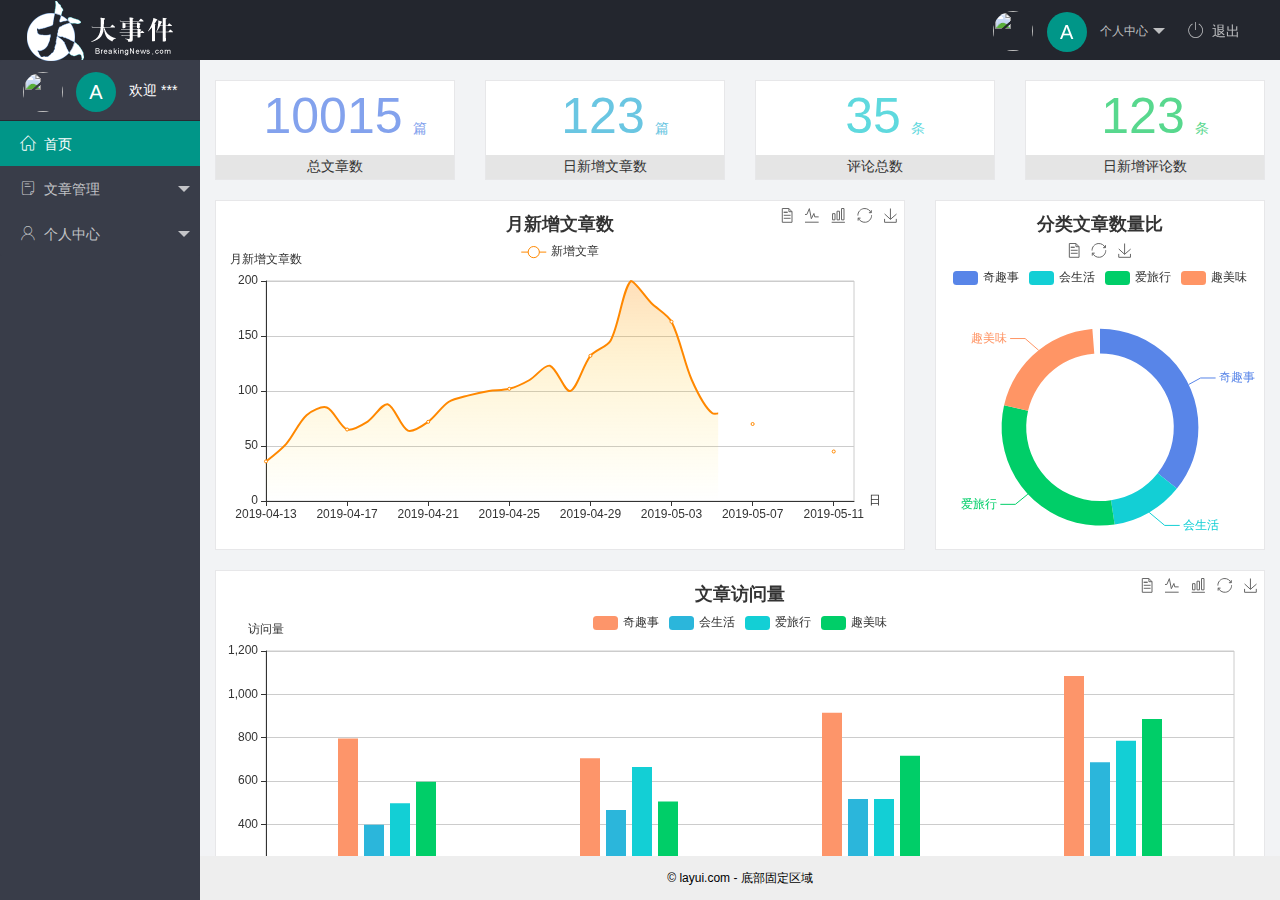
==== index.html @ fbb3c80b "完成了用户信息渲染功能的开发" ====
<!DOCTYPE html>
<html lang="en">

<head>
    <meta charset="UTF-8" />
    <meta name="viewport" content="width=device-width, initial-scale=1.0" />
    <title>后台主页</title>
    <!-- 导入 layui 的样式表 -->
    <link rel="stylesheet" href="/assets/lib/layui/css/layui.css" />
    <!-- 导入第三方字体图标库 -->
    <link rel="stylesheet" href="/assets/fonts/iconfont.css">
    <!-- 导入自己的样式表 -->
    <link rel="stylesheet" href="/assets/css/index.css">
</head>

<body class="layui-layout-body">
    <div class="layui-layout layui-layout-admin">
        <div class="layui-header">
            <div class="layui-logo">
                <img src="/assets/images/logo.png" alt="" />
            </div>
            <!-- 头部区域（可配合layui已有的水平导航） -->
            <ul class="layui-nav layui-layout-right">
                <li class="layui-nav-item">
                    <!-- 右侧导航栏上面头像 -->
                    <a href="javascript:;" class="userinfo">
                        <img src="http://t.cn/RCzsdCq" class="layui-nav-img" />
                        <span class="text-avatar">A</span>
                        个人中心
                    </a>
                    <dl class="layui-nav-child">
                        <dd><a href="">基本资料</a></dd>
                        <dd><a href="">更换头像</a></dd>
                        <dd><a href="">重置密码</a></dd>
                    </dl>
                </li>
                <li class="layui-nav-item"><a href="javascript:;" id="exit"><span
                            class="iconfont icon-tuichu"></span>退出</a></li>
            </ul>
        </div>

        <div class="layui-side layui-bg-black">
            <div class="layui-side-scroll">
                <!-- 左侧导航区域（可配合layui已有的垂直导航） -->
                <ul class="layui-nav layui-nav-tree" lay-shrink='all'>
                    <!-- 左侧用户头像 -->
                    <div class="userinfo">
                        <img src="http://t.cn/RCzsdCq" class="layui-nav-img" />
                        <span class="text-avatar">A</span>
                        <span id="welcome">欢迎 ***</span>
                    </div>
                    <li class="layui-nav-item layui-this">
                        <a href="/home/dashboard.html" target="fm"><span class="iconfont icon-home"></span>首页</a>
                    </li>
                    <li class="layui-nav-item">
                        <a class="" href="javascript:;"><span class="iconfont icon-16"></span>文章管理</a>
                        <dl class="layui-nav-child">
                            <dd>
                                <a href="javascript:;">文章类别</a>
                            </dd>
                            <dd>
                                <a href="javascript:;">文章列表</a>
                            </dd>
                            <dd>
                                <a href="javascript:;">发布文章</a>
                            </dd>
                        </dl>
                    </li>
                    <li class="layui-nav-item">
                        <a href="javascript:;"><span class="iconfont icon-user"></span>个人中心</a>
                        <dl class="layui-nav-child">
                            <dd>
                                <a href="javascript:;">基本资料</a>
                            </dd>
                            <dd>
                                <a href="javascript:;">更换头像</a>
                            </dd>
                            <dd>
                                <a href="javascript:;">重置密码</a>
                            </dd>
                        </dl>
                    </li>
                </ul>
            </div>
        </div>

        <div class="layui-body">
            <!-- 内容主体区域 -->
            <iframe name="fm" src="home\dashboard.html" frameborder="0"></iframe>
        </div>

        <div class="layui-footer">
            <!-- 底部固定区域 -->
            © layui.com - 底部固定区域
        </div>
    </div>
    <!-- 导入 layui 的JS文件 -->
    <script src="/assets/lib/layui/layui.all.js"></script>
    <script src="/assets/lib/jquery.js"></script>
    <script src="/assets/js/baseApi.js"></script>
    <script src="/assets/js/index.js"></script>
</body>

</html>
---- assets/lib/layui/css/layui.css ----
/** layui-v2.5.5 MIT License By https://www.layui.com */
 .layui-inline,img{display:inline-block;vertical-align:middle}h1,h2,h3,h4,h5,h6{font-weight:400}.layui-edge,.layui-header,.layui-inline,.layui-main{position:relative}.layui-body,.layui-edge,.layui-elip{overflow:hidden}.layui-btn,.layui-edge,.layui-inline,img{vertical-align:middle}.layui-btn,.layui-disabled,.layui-icon,.layui-unselect{-moz-user-select:none;-webkit-user-select:none;-ms-user-select:none}.layui-elip,.layui-form-checkbox span,.layui-form-pane .layui-form-label{text-overflow:ellipsis;white-space:nowrap}.layui-breadcrumb,.layui-tree-btnGroup{visibility:hidden}blockquote,body,button,dd,div,dl,dt,form,h1,h2,h3,h4,h5,h6,input,li,ol,p,pre,td,textarea,th,ul{margin:0;padding:0;-webkit-tap-highlight-color:rgba(0,0,0,0)}a:active,a:hover{outline:0}img{border:none}li{list-style:none}table{border-collapse:collapse;border-spacing:0}h4,h5,h6{font-size:100%}button,input,optgroup,option,select,textarea{font-family:inherit;font-size:inherit;font-style:inherit;font-weight:inherit;outline:0}pre{white-space:pre-wrap;white-space:-moz-pre-wrap;white-space:-pre-wrap;white-space:-o-pre-wrap;word-wrap:break-word}body{line-height:24px;font:14px Helvetica Neue,Helvetica,PingFang SC,Tahoma,Arial,sans-serif}hr{height:1px;margin:10px 0;border:0;clear:both}a{color:#333;text-decoration:none}a:hover{color:#777}a cite{font-style:normal;*cursor:pointer}.layui-border-box,.layui-border-box *{box-sizing:border-box}.layui-box,.layui-box *{box-sizing:content-box}.layui-clear{clear:both;*zoom:1}.layui-clear:after{content:'\20';clear:both;*zoom:1;display:block;height:0}.layui-inline{*display:inline;*zoom:1}.layui-edge{display:inline-block;width:0;height:0;border-width:6px;border-style:dashed;border-color:transparent}.layui-edge-top{top:-4px;border-bottom-color:#999;border-bottom-style:solid}.layui-edge-right{border-left-color:#999;border-left-style:solid}.layui-edge-bottom{top:2px;border-top-color:#999;border-top-style:solid}.layui-edge-left{border-right-color:#999;border-right-style:solid}.layui-disabled,.layui-disabled:hover{color:#d2d2d2!important;cursor:not-allowed!important}.layui-circle{border-radius:100%}.layui-show{display:block!important}.layui-hide{display:none!important}@font-face{font-family:layui-icon;src:url(../font/iconfont.eot?v=250);src:url(../font/iconfont.eot?v=250#iefix) format('embedded-opentype'),url(../font/iconfont.woff2?v=250) format('woff2'),url(../font/iconfont.woff?v=250) format('woff'),url(../font/iconfont.ttf?v=250) format('truetype'),url(../font/iconfont.svg?v=250#layui-icon) format('svg')}.layui-icon{font-family:layui-icon!important;font-size:16px;font-style:normal;-webkit-font-smoothing:antialiased;-moz-osx-font-smoothing:grayscale}.layui-icon-reply-fill:before{content:"\e611"}.layui-icon-set-fill:before{content:"\e614"}.layui-icon-menu-fill:before{content:"\e60f"}.layui-icon-search:before{content:"\e615"}.layui-icon-share:before{content:"\e641"}.layui-icon-set-sm:before{content:"\e620"}.layui-icon-engine:before{content:"\e628"}.layui-icon-close:before{content:"\1006"}.layui-icon-close-fill:before{content:"\1007"}.layui-icon-chart-screen:before{content:"\e629"}.layui-icon-star:before{content:"\e600"}.layui-icon-circle-dot:before{content:"\e617"}.layui-icon-chat:before{content:"\e606"}.layui-icon-release:before{content:"\e609"}.layui-icon-list:before{content:"\e60a"}.layui-icon-chart:before{content:"\e62c"}.layui-icon-ok-circle:before{content:"\1005"}.layui-icon-layim-theme:before{content:"\e61b"}.layui-icon-table:before{content:"\e62d"}.layui-icon-right:before{content:"\e602"}.layui-icon-left:before{content:"\e603"}.layui-icon-cart-simple:before{content:"\e698"}.layui-icon-face-cry:before{content:"\e69c"}.layui-icon-face-smile:before{content:"\e6af"}.layui-icon-survey:before{content:"\e6b2"}.layui-icon-tree:before{content:"\e62e"}.layui-icon-upload-circle:before{content:"\e62f"}.layui-icon-add-circle:before{content:"\e61f"}.layui-icon-download-circle:before{content:"\e601"}.layui-icon-templeate-1:before{content:"\e630"}.layui-icon-util:before{content:"\e631"}.layui-icon-face-surprised:before{content:"\e664"}.layui-icon-edit:before{content:"\e642"}.layui-icon-speaker:before{content:"\e645"}.layui-icon-down:before{content:"\e61a"}.layui-icon-file:before{content:"\e621"}.layui-icon-layouts:before{content:"\e632"}.layui-icon-rate-half:before{content:"\e6c9"}.layui-icon-add-circle-fine:before{content:"\e608"}.layui-icon-prev-circle:before{content:"\e633"}.layui-icon-read:before{content:"\e705"}.layui-icon-404:before{content:"\e61c"}.layui-icon-carousel:before{content:"\e634"}.layui-icon-help:before{content:"\e607"}.layui-icon-code-circle:before{content:"\e635"}.layui-icon-water:before{content:"\e636"}.layui-icon-username:before{content:"\e66f"}.layui-icon-find-fill:before{content:"\e670"}.layui-icon-about:before{content:"\e60b"}.layui-icon-location:before{content:"\e715"}.layui-icon-up:before{content:"\e619"}.layui-icon-pause:before{content:"\e651"}.layui-icon-date:before{content:"\e637"}.layui-icon-layim-uploadfile:before{content:"\e61d"}.layui-icon-delete:before{content:"\e640"}.layui-icon-play:before{content:"\e652"}.layui-icon-top:before{content:"\e604"}.layui-icon-friends:before{content:"\e612"}.layui-icon-refresh-3:before{content:"\e9aa"}.layui-icon-ok:before{content:"\e605"}.layui-icon-layer:before{content:"\e638"}.layui-icon-face-smile-fine:before{content:"\e60c"}.layui-icon-dollar:before{content:"\e659"}.layui-icon-group:before{content:"\e613"}.layui-icon-layim-download:before{content:"\e61e"}.layui-icon-picture-fine:before{content:"\e60d"}.layui-icon-link:before{content:"\e64c"}.layui-icon-diamond:before{content:"\e735"}.layui-icon-log:before{content:"\e60e"}.layui-icon-rate-solid:before{content:"\e67a"}.layui-icon-fonts-del:before{content:"\e64f"}.layui-icon-unlink:before{content:"\e64d"}.layui-icon-fonts-clear:before{content:"\e639"}.layui-icon-triangle-r:before{content:"\e623"}.layui-icon-circle:before{content:"\e63f"}.layui-icon-radio:before{content:"\e643"}.layui-icon-align-center:before{content:"\e647"}.layui-icon-align-right:before{content:"\e648"}.layui-icon-align-left:before{content:"\e649"}.layui-icon-loading-1:before{content:"\e63e"}.layui-icon-return:before{content:"\e65c"}.layui-icon-fonts-strong:before{content:"\e62b"}.layui-icon-upload:before{content:"\e67c"}.layui-icon-dialogue:before{content:"\e63a"}.layui-icon-video:before{content:"\e6ed"}.layui-icon-headset:before{content:"\e6fc"}.layui-icon-cellphone-fine:before{content:"\e63b"}.layui-icon-add-1:before{content:"\e654"}.layui-icon-face-smile-b:before{content:"\e650"}.layui-icon-fonts-html:before{content:"\e64b"}.layui-icon-form:before{content:"\e63c"}.layui-icon-cart:before{content:"\e657"}.layui-icon-camera-fill:before{content:"\e65d"}.layui-icon-tabs:before{content:"\e62a"}.layui-icon-fonts-code:before{content:"\e64e"}.layui-icon-fire:before{content:"\e756"}.layui-icon-set:before{content:"\e716"}.layui-icon-fonts-u:before{content:"\e646"}.layui-icon-triangle-d:before{content:"\e625"}.layui-icon-tips:before{content:"\e702"}.layui-icon-picture:before{content:"\e64a"}.layui-icon-more-vertical:before{content:"\e671"}.layui-icon-flag:before{content:"\e66c"}.layui-icon-loading:before{content:"\e63d"}.layui-icon-fonts-i:before{content:"\e644"}.layui-icon-refresh-1:before{content:"\e666"}.layui-icon-rmb:before{content:"\e65e"}.layui-icon-home:before{content:"\e68e"}.layui-icon-user:before{content:"\e770"}.layui-icon-notice:before{content:"\e667"}.layui-icon-login-weibo:before{content:"\e675"}.layui-icon-voice:before{content:"\e688"}.layui-icon-upload-drag:before{content:"\e681"}.layui-icon-login-qq:before{content:"\e676"}.layui-icon-snowflake:before{content:"\e6b1"}.layui-icon-file-b:before{content:"\e655"}.layui-icon-template:before{content:"\e663"}.layui-icon-auz:before{content:"\e672"}.layui-icon-console:before{content:"\e665"}.layui-icon-app:before{content:"\e653"}.layui-icon-prev:before{content:"\e65a"}.layui-icon-website:before{content:"\e7ae"}.layui-icon-next:before{content:"\e65b"}.layui-icon-component:before{content:"\e857"}.layui-icon-more:before{content:"\e65f"}.layui-icon-login-wechat:before{content:"\e677"}.layui-icon-shrink-right:before{content:"\e668"}.layui-icon-spread-left:before{content:"\e66b"}.layui-icon-camera:before{content:"\e660"}.layui-icon-note:before{content:"\e66e"}.layui-icon-refresh:before{content:"\e669"}.layui-icon-female:before{content:"\e661"}.layui-icon-male:before{content:"\e662"}.layui-icon-password:before{content:"\e673"}.layui-icon-senior:before{content:"\e674"}.layui-icon-theme:before{content:"\e66a"}.layui-icon-tread:before{content:"\e6c5"}.layui-icon-praise:before{content:"\e6c6"}.layui-icon-star-fill:before{content:"\e658"}.layui-icon-rate:before{content:"\e67b"}.layui-icon-template-1:before{content:"\e656"}.layui-icon-vercode:before{content:"\e679"}.layui-icon-cellphone:before{content:"\e678"}.layui-icon-screen-full:before{content:"\e622"}.layui-icon-screen-restore:before{content:"\e758"}.layui-icon-cols:before{content:"\e610"}.layui-icon-export:before{content:"\e67d"}.layui-icon-print:before{content:"\e66d"}.layui-icon-slider:before{content:"\e714"}.layui-icon-addition:before{content:"\e624"}.layui-icon-subtraction:before{content:"\e67e"}.layui-icon-service:before{content:"\e626"}.layui-icon-transfer:before{content:"\e691"}.layui-main{width:1140px;margin:0 auto}.layui-header{z-index:1000;height:60px}.layui-header a:hover{transition:all .5s;-webkit-transition:all .5s}.layui-side{position:fixed;left:0;top:0;bottom:0;z-index:999;width:200px;overflow-x:hidden}.layui-side-scroll{position:relative;width:220px;height:100%;overflow-x:hidden}.layui-body{position:absolute;left:200px;right:0;top:0;bottom:0;z-index:998;width:auto;overflow-y:auto;box-sizing:border-box}.layui-layout-body{overflow:hidden}.layui-layout-admin .layui-header{background-color:#23262E}.layui-layout-admin .layui-side{top:60px;width:200px;overflow-x:hidden}.layui-layout-admin .layui-body{position:fixed;top:60px;bottom:44px}.layui-layout-admin .layui-main{width:auto;margin:0 15px}.layui-layout-admin .layui-footer{position:fixed;left:200px;right:0;bottom:0;height:44px;line-height:44px;padding:0 15px;background-color:#eee}.layui-layout-admin .layui-logo{position:absolute;left:0;top:0;width:200px;height:100%;line-height:60px;text-align:center;color:#009688;font-size:16px}.layui-layout-admin .layui-header .layui-nav{background:0 0}.layui-layout-left{position:absolute!important;left:200px;top:0}.layui-layout-right{position:absolute!important;right:0;top:0}.layui-container{position:relative;margin:0 auto;padding:0 15px;box-sizing:border-box}.layui-fluid{position:relative;margin:0 auto;padding:0 15px}.layui-row:after,.layui-row:before{content:'';display:block;clear:both}.layui-col-lg1,.layui-col-lg10,.layui-col-lg11,.layui-col-lg12,.layui-col-lg2,.layui-col-lg3,.layui-col-lg4,.layui-col-lg5,.layui-col-lg6,.layui-col-lg7,.layui-col-lg8,.layui-col-lg9,.layui-col-md1,.layui-col-md10,.layui-col-md11,.layui-col-md12,.layui-col-md2,.layui-col-md3,.layui-col-md4,.layui-col-md5,.layui-col-md6,.layui-col-md7,.layui-col-md8,.layui-col-md9,.layui-col-sm1,.layui-col-sm10,.layui-col-sm11,.layui-col-sm12,.layui-col-sm2,.layui-col-sm3,.layui-col-sm4,.layui-col-sm5,.layui-col-sm6,.layui-col-sm7,.layui-col-sm8,.layui-col-sm9,.layui-col-xs1,.layui-col-xs10,.layui-col-xs11,.layui-col-xs12,.layui-col-xs2,.layui-col-xs3,.layui-col-xs4,.layui-col-xs5,.layui-col-xs6,.layui-col-xs7,.layui-col-xs8,.layui-col-xs9{position:relative;display:block;box-sizing:border-box}.layui-col-xs1,.layui-col-xs10,.layui-col-xs11,.layui-col-xs12,.layui-col-xs2,.layui-col-xs3,.layui-col-xs4,.layui-col-xs5,.layui-col-xs6,.layui-col-xs7,.layui-col-xs8,.layui-col-xs9{float:left}.layui-col-xs1{width:8.33333333%}.layui-col-xs2{width:16.66666667%}.layui-col-xs3{width:25%}.layui-col-xs4{width:33.33333333%}.layui-col-xs5{width:41.66666667%}.layui-col-xs6{width:50%}.layui-col-xs7{width:58.33333333%}.layui-col-xs8{width:66.66666667%}.layui-col-xs9{width:75%}.layui-col-xs10{width:83.33333333%}.layui-col-xs11{width:91.66666667%}.layui-col-xs12{width:100%}.layui-col-xs-offset1{margin-left:8.33333333%}.layui-col-xs-offset2{margin-left:16.66666667%}.layui-col-xs-offset3{margin-left:25%}.layui-col-xs-offset4{margin-left:33.33333333%}.layui-col-xs-offset5{margin-left:41.66666667%}.layui-col-xs-offset6{margin-left:50%}.layui-col-xs-offset7{margin-left:58.33333333%}.layui-col-xs-offset8{margin-left:66.66666667%}.layui-col-xs-offset9{margin-left:75%}.layui-col-xs-offset10{margin-left:83.33333333%}.layui-col-xs-offset11{margin-left:91.66666667%}.layui-col-xs-offset12{margin-left:100%}@media screen and (max-width:768px){.layui-hide-xs{display:none!important}.layui-show-xs-block{display:block!important}.layui-show-xs-inline{display:inline!important}.layui-show-xs-inline-block{display:inline-block!important}}@media screen and (min-width:768px){.layui-container{width:750px}.layui-hide-sm{display:none!important}.layui-show-sm-block{display:block!important}.layui-show-sm-inline{display:inline!important}.layui-show-sm-inline-block{display:inline-block!important}.layui-col-sm1,.layui-col-sm10,.layui-col-sm11,.layui-col-sm12,.layui-col-sm2,.layui-col-sm3,.layui-col-sm4,.layui-col-sm5,.layui-col-sm6,.layui-col-sm7,.layui-col-sm8,.layui-col-sm9{float:left}.layui-col-sm1{width:8.33333333%}.layui-col-sm2{width:16.66666667%}.layui-col-sm3{width:25%}.layui-col-sm4{width:33.33333333%}.layui-col-sm5{width:41.66666667%}.layui-col-sm6{width:50%}.layui-col-sm7{width:58.33333333%}.layui-col-sm8{width:66.66666667%}.layui-col-sm9{width:75%}.layui-col-sm10{width:83.33333333%}.layui-col-sm11{width:91.66666667%}.layui-col-sm12{width:100%}.layui-col-sm-offset1{margin-left:8.33333333%}.layui-col-sm-offset2{margin-left:16.66666667%}.layui-col-sm-offset3{margin-left:25%}.layui-col-sm-offset4{margin-left:33.33333333%}.layui-col-sm-offset5{margin-left:41.66666667%}.layui-col-sm-offset6{margin-left:50%}.layui-col-sm-offset7{margin-left:58.33333333%}.layui-col-sm-offset8{margin-left:66.66666667%}.layui-col-sm-offset9{margin-left:75%}.layui-col-sm-offset10{margin-left:83.33333333%}.layui-col-sm-offset11{margin-left:91.66666667%}.layui-col-sm-offset12{margin-left:100%}}@media screen and (min-width:992px){.layui-container{width:970px}.layui-hide-md{display:none!important}.layui-show-md-block{display:block!important}.layui-show-md-inline{display:inline!important}.layui-show-md-inline-block{display:inline-block!important}.layui-col-md1,.layui-col-md10,.layui-col-md11,.layui-col-md12,.layui-col-md2,.layui-col-md3,.layui-col-md4,.layui-col-md5,.layui-col-md6,.layui-col-md7,.layui-col-md8,.layui-col-md9{float:left}.layui-col-md1{width:8.33333333%}.layui-col-md2{width:16.66666667%}.layui-col-md3{width:25%}.layui-col-md4{width:33.33333333%}.layui-col-md5{width:41.66666667%}.layui-col-md6{width:50%}.layui-col-md7{width:58.33333333%}.layui-col-md8{width:66.66666667%}.layui-col-md9{width:75%}.layui-col-md10{width:83.33333333%}.layui-col-md11{width:91.66666667%}.layui-col-md12{width:100%}.layui-col-md-offset1{margin-left:8.33333333%}.layui-col-md-offset2{margin-left:16.66666667%}.layui-col-md-offset3{margin-left:25%}.layui-col-md-offset4{margin-left:33.33333333%}.layui-col-md-offset5{margin-left:41.66666667%}.layui-col-md-offset6{margin-left:50%}.layui-col-md-offset7{margin-left:58.33333333%}.layui-col-md-offset8{margin-left:66.66666667%}.layui-col-md-offset9{margin-left:75%}.layui-col-md-offset10{margin-left:83.33333333%}.layui-col-md-offset11{margin-left:91.66666667%}.layui-col-md-offset12{margin-left:100%}}@media screen and (min-width:1200px){.layui-container{width:1170px}.layui-hide-lg{display:none!important}.layui-show-lg-block{display:block!important}.layui-show-lg-inline{display:inline!important}.layui-show-lg-inline-block{display:inline-block!important}.layui-col-lg1,.layui-col-lg10,.layui-col-lg11,.layui-col-lg12,.layui-col-lg2,.layui-col-lg3,.layui-col-lg4,.layui-col-lg5,.layui-col-lg6,.layui-col-lg7,.layui-col-lg8,.layui-col-lg9{float:left}.layui-col-lg1{width:8.33333333%}.layui-col-lg2{width:16.66666667%}.layui-col-lg3{width:25%}.layui-col-lg4{width:33.33333333%}.layui-col-lg5{width:41.66666667%}.layui-col-lg6{width:50%}.layui-col-lg7{width:58.33333333%}.layui-col-lg8{width:66.66666667%}.layui-col-lg9{width:75%}.layui-col-lg10{width:83.33333333%}.layui-col-lg11{width:91.66666667%}.layui-col-lg12{width:100%}.layui-col-lg-offset1{margin-left:8.33333333%}.layui-col-lg-offset2{margin-left:16.66666667%}.layui-col-lg-offset3{margin-left:25%}.layui-col-lg-offset4{margin-left:33.33333333%}.layui-col-lg-offset5{margin-left:41.66666667%}.layui-col-lg-offset6{margin-left:50%}.layui-col-lg-offset7{margin-left:58.33333333%}.layui-col-lg-offset8{margin-left:66.66666667%}.layui-col-lg-offset9{margin-left:75%}.layui-col-lg-offset10{margin-left:83.33333333%}.layui-col-lg-offset11{margin-left:91.66666667%}.layui-col-lg-offset12{margin-left:100%}}.layui-col-space1{margin:-.5px}.layui-col-space1>*{padding:.5px}.layui-col-space3{margin:-1.5px}.layui-col-space3>*{padding:1.5px}.layui-col-space5{margin:-2.5px}.layui-col-space5>*{padding:2.5px}.layui-col-space8{margin:-3.5px}.layui-col-space8>*{padding:3.5px}.layui-col-space10{margin:-5px}.layui-col-space10>*{padding:5px}.layui-col-space12{margin:-6px}.layui-col-space12>*{padding:6px}.layui-col-space15{margin:-7.5px}.layui-col-space15>*{padding:7.5px}.layui-col-space18{margin:-9px}.layui-col-space18>*{padding:9px}.layui-col-space20{margin:-10px}.layui-col-space20>*{padding:10px}.layui-col-space22{margin:-11px}.layui-col-space22>*{padding:11px}.layui-col-space25{margin:-12.5px}.layui-col-space25>*{padding:12.5px}.layui-col-space30{margin:-15px}.layui-col-space30>*{padding:15px}.layui-btn,.layui-input,.layui-select,.layui-textarea,.layui-upload-button{outline:0;-webkit-appearance:none;transition:all .3s;-webkit-transition:all .3s;box-sizing:border-box}.layui-elem-quote{margin-bottom:10px;padding:15px;line-height:22px;border-left:5px solid #009688;border-radius:0 2px 2px 0;background-color:#f2f2f2}.layui-quote-nm{border-style:solid;border-width:1px 1px 1px 5px;background:0 0}.layui-elem-field{margin-bottom:10px;padding:0;border-width:1px;border-style:solid}.layui-elem-field legend{margin-left:20px;padding:0 10px;font-size:20px;font-weight:300}.layui-field-title{margin:10px 0 20px;border-width:1px 0 0}.layui-field-box{padding:10px 15px}.layui-field-title .layui-field-box{padding:10px 0}.layui-progress{position:relative;height:6px;border-radius:20px;background-color:#e2e2e2}.layui-progress-bar{position:absolute;left:0;top:0;width:0;max-width:100%;height:6px;border-radius:20px;text-align:right;background-color:#5FB878;transition:all .3s;-webkit-transition:all .3s}.layui-progress-big,.layui-progress-big .layui-progress-bar{height:18px;line-height:18px}.layui-progress-text{position:relative;top:-20px;line-height:18px;font-size:12px;color:#666}.layui-progress-big .layui-progress-text{position:static;padding:0 10px;color:#fff}.layui-collapse{border-width:1px;border-style:solid;border-radius:2px}.layui-colla-content,.layui-colla-item{border-top-width:1px;border-top-style:solid}.layui-colla-item:first-child{border-top:none}.layui-colla-title{position:relative;height:42px;line-height:42px;padding:0 15px 0 35px;color:#333;background-color:#f2f2f2;cursor:pointer;font-size:14px;overflow:hidden}.layui-colla-content{display:none;padding:10px 15px;line-height:22px;color:#666}.layui-colla-icon{position:absolute;left:15px;top:0;font-size:14px}.layui-card{margin-bottom:15px;border-radius:2px;background-color:#fff;box-shadow:0 1px 2px 0 rgba(0,0,0,.05)}.layui-card:last-child{margin-bottom:0}.layui-card-header{position:relative;height:42px;line-height:42px;padding:0 15px;border-bottom:1px solid #f6f6f6;color:#333;border-radius:2px 2px 0 0;font-size:14px}.layui-bg-black,.layui-bg-blue,.layui-bg-cyan,.layui-bg-green,.layui-bg-orange,.layui-bg-red{color:#fff!important}.layui-card-body{position:relative;padding:10px 15px;line-height:24px}.layui-card-body[pad15]{padding:15px}.layui-card-body[pad20]{padding:20px}.layui-card-body .layui-table{margin:5px 0}.layui-card .layui-tab{margin:0}.layui-panel-window{position:relative;padding:15px;border-radius:0;border-top:5px solid #E6E6E6;background-color:#fff}.layui-auxiliar-moving{position:fixed;left:0;right:0;top:0;bottom:0;width:100%;height:100%;background:0 0;z-index:9999999999}.layui-form-label,.layui-form-mid,.layui-form-select,.layui-input-block,.layui-input-inline,.layui-textarea{position:relative}.layui-bg-red{background-color:#FF5722!important}.layui-bg-orange{background-color:#FFB800!important}.layui-bg-green{background-color:#009688!important}.layui-bg-cyan{background-color:#2F4056!important}.layui-bg-blue{background-color:#1E9FFF!important}.layui-bg-black{background-color:#393D49!important}.layui-bg-gray{background-color:#eee!important;color:#666!important}.layui-badge-rim,.layui-colla-content,.layui-colla-item,.layui-collapse,.layui-elem-field,.layui-form-pane .layui-form-item[pane],.layui-form-pane .layui-form-label,.layui-input,.layui-layedit,.layui-layedit-tool,.layui-quote-nm,.layui-select,.layui-tab-bar,.layui-tab-card,.layui-tab-title,.layui-tab-title .layui-this:after,.layui-textarea{border-color:#e6e6e6}.layui-timeline-item:before,hr{background-color:#e6e6e6}.layui-text{line-height:22px;font-size:14px;color:#666}.layui-text h1,.layui-text h2,.layui-text h3{font-weight:500;color:#333}.layui-text h1{font-size:30px}.layui-text h2{font-size:24px}.layui-text h3{font-size:18px}.layui-text a:not(.layui-btn){color:#01AAED}.layui-text a:not(.layui-btn):hover{text-decoration:underline}.layui-text ul{padding:5px 0 5px 15px}.layui-text ul li{margin-top:5px;list-style-type:disc}.layui-text em,.layui-word-aux{color:#999!important;padding:0 5px!important}.layui-btn{display:inline-block;height:38px;line-height:38px;padding:0 18px;background-color:#009688;color:#fff;white-space:nowrap;text-align:center;font-size:14px;border:none;border-radius:2px;cursor:pointer}.layui-btn:hover{opacity:.8;filter:alpha(opacity=80);color:#fff}.layui-btn:active{opacity:1;filter:alpha(opacity=100)}.layui-btn+.layui-btn{margin-left:10px}.layui-btn-container{font-size:0}.layui-btn-container .layui-btn{margin-right:10px;margin-bottom:10px}.layui-btn-container .layui-btn+.layui-btn{margin-left:0}.layui-table .layui-btn-container .layui-btn{margin-bottom:9px}.layui-btn-radius{border-radius:100px}.layui-btn .layui-icon{margin-right:3px;font-size:18px;vertical-align:bottom;vertical-align:middle\9}.layui-btn-primary{border:1px solid #C9C9C9;background-color:#fff;color:#555}.layui-btn-primary:hover{border-color:#009688;color:#333}.layui-btn-normal{background-color:#1E9FFF}.layui-btn-warm{background-color:#FFB800}.layui-btn-danger{background-color:#FF5722}.layui-btn-checked{background-color:#5FB878}.layui-btn-disabled,.layui-btn-disabled:active,.layui-btn-disabled:hover{border:1px solid #e6e6e6;background-color:#FBFBFB;color:#C9C9C9;cursor:not-allowed;opacity:1}.layui-btn-lg{height:44px;line-height:44px;padding:0 25px;font-size:16px}.layui-btn-sm{height:30px;line-height:30px;padding:0 10px;font-size:12px}.layui-btn-sm i{font-size:16px!important}.layui-btn-xs{height:22px;line-height:22px;padding:0 5px;font-size:12px}.layui-btn-xs i{font-size:14px!important}.layui-btn-group{display:inline-block;vertical-align:middle;font-size:0}.layui-btn-group .layui-btn{margin-left:0!important;margin-right:0!important;border-left:1px solid rgba(255,255,255,.5);border-radius:0}.layui-btn-group .layui-btn-primary{border-left:none}.layui-btn-group .layui-btn-primary:hover{border-color:#C9C9C9;color:#009688}.layui-btn-group .layui-btn:first-child{border-left:none;border-radius:2px 0 0 2px}.layui-btn-group .layui-btn-primary:first-child{border-left:1px solid #c9c9c9}.layui-btn-group .layui-btn:last-child{border-radius:0 2px 2px 0}.layui-btn-group .layui-btn+.layui-btn{margin-left:0}.layui-btn-group+.layui-btn-group{margin-left:10px}.layui-btn-fluid{width:100%}.layui-input,.layui-select,.layui-textarea{height:38px;line-height:1.3;line-height:38px\9;border-width:1px;border-style:solid;background-color:#fff;border-radius:2px}.layui-input::-webkit-input-placeholder,.layui-select::-webkit-input-placeholder,.layui-textarea::-webkit-input-placeholder{line-height:1.3}.layui-input,.layui-textarea{display:block;width:100%;padding-left:10px}.layui-input:hover,.layui-textarea:hover{border-color:#D2D2D2!important}.layui-input:focus,.layui-textarea:focus{border-color:#C9C9C9!important}.layui-textarea{min-height:100px;height:auto;line-height:20px;padding:6px 10px;resize:vertical}.layui-select{padding:0 10px}.layui-form input[type=checkbox],.layui-form input[type=radio],.layui-form select{display:none}.layui-form [lay-ignore]{display:initial}.layui-form-item{margin-bottom:15px;clear:both;*zoom:1}.layui-form-item:after{content:'\20';clear:both;*zoom:1;display:block;height:0}.layui-form-label{float:left;display:block;padding:9px 15px;width:80px;font-weight:400;line-height:20px;text-align:right}.layui-form-label-col{display:block;float:none;padding:9px 0;line-height:20px;text-align:left}.layui-form-item .layui-inline{margin-bottom:5px;margin-right:10px}.layui-input-block{margin-left:110px;min-height:36px}.layui-input-inline{display:inline-block;vertical-align:middle}.layui-form-item .layui-input-inline{float:left;width:190px;margin-right:10px}.layui-form-text .layui-input-inline{width:auto}.layui-form-mid{float:left;display:block;padding:9px 0!important;line-height:20px;margin-right:10px}.layui-form-danger+.layui-form-select .layui-input,.layui-form-danger:focus{border-color:#FF5722!important}.layui-form-select .layui-input{padding-right:30px;cursor:pointer}.layui-form-select .layui-edge{position:absolute;right:10px;top:50%;margin-top:-3px;cursor:pointer;border-width:6px;border-top-color:#c2c2c2;border-top-style:solid;transition:all .3s;-webkit-transition:all .3s}.layui-form-select dl{display:none;position:absolute;left:0;top:42px;padding:5px 0;z-index:899;min-width:100%;border:1px solid #d2d2d2;max-height:300px;overflow-y:auto;background-color:#fff;border-radius:2px;box-shadow:0 2px 4px rgba(0,0,0,.12);box-sizing:border-box}.layui-form-select dl dd,.layui-form-select dl dt{padding:0 10px;line-height:36px;white-space:nowrap;overflow:hidden;text-overflow:ellipsis}.layui-form-select dl dt{font-size:12px;color:#999}.layui-form-select dl dd{cursor:pointer}.layui-form-select dl dd:hover{background-color:#f2f2f2;-webkit-transition:.5s all;transition:.5s all}.layui-form-select .layui-select-group dd{padding-left:20px}.layui-form-select dl dd.layui-select-tips{padding-left:10px!important;color:#999}.layui-form-select dl dd.layui-this{background-color:#5FB878;color:#fff}.layui-form-checkbox,.layui-form-select dl dd.layui-disabled{background-color:#fff}.layui-form-selected dl{display:block}.layui-form-checkbox,.layui-form-checkbox *,.layui-form-switch{display:inline-block;vertical-align:middle}.layui-form-selected .layui-edge{margin-top:-9px;-webkit-transform:rotate(180deg);transform:rotate(180deg);margin-top:-3px\9}:root .layui-form-selected .layui-edge{margin-top:-9px\0/IE9}.layui-form-selectup dl{top:auto;bottom:42px}.layui-select-none{margin:5px 0;text-align:center;color:#999}.layui-select-disabled .layui-disabled{border-color:#eee!important}.layui-select-disabled .layui-edge{border-top-color:#d2d2d2}.layui-form-checkbox{position:relative;height:30px;line-height:30px;margin-right:10px;padding-right:30px;cursor:pointer;font-size:0;-webkit-transition:.1s linear;transition:.1s linear;box-sizing:border-box}.layui-form-checkbox span{padding:0 10px;height:100%;font-size:14px;border-radius:2px 0 0 2px;background-color:#d2d2d2;color:#fff;overflow:hidden}.layui-form-checkbox:hover span{background-color:#c2c2c2}.layui-form-checkbox i{position:absolute;right:0;top:0;width:30px;height:28px;border:1px solid #d2d2d2;border-left:none;border-radius:0 2px 2px 0;color:#fff;font-size:20px;text-align:center}.layui-form-checkbox:hover i{border-color:#c2c2c2;color:#c2c2c2}.layui-form-checked,.layui-form-checked:hover{border-color:#5FB878}.layui-form-checked span,.layui-form-checked:hover span{background-color:#5FB878}.layui-form-checked i,.layui-form-checked:hover i{color:#5FB878}.layui-form-item .layui-form-checkbox{margin-top:4px}.layui-form-checkbox[lay-skin=primary]{height:auto!important;line-height:normal!important;min-width:18px;min-height:18px;border:none!important;margin-right:0;padding-left:28px;padding-right:0;background:0 0}.layui-form-checkbox[lay-skin=primary] span{padding-left:0;padding-right:15px;line-height:18px;background:0 0;color:#666}.layui-form-checkbox[lay-skin=primary] i{right:auto;left:0;width:16px;height:16px;line-height:16px;border:1px solid #d2d2d2;font-size:12px;border-radius:2px;background-color:#fff;-webkit-transition:.1s linear;transition:.1s linear}.layui-form-checkbox[lay-skin=primary]:hover i{border-color:#5FB878;color:#fff}.layui-form-checked[lay-skin=primary] i{border-color:#5FB878!important;background-color:#5FB878;color:#fff}.layui-checkbox-disbaled[lay-skin=primary] span{background:0 0!important;color:#c2c2c2}.layui-checkbox-disbaled[lay-skin=primary]:hover i{border-color:#d2d2d2}.layui-form-item .layui-form-checkbox[lay-skin=primary]{margin-top:10px}.layui-form-switch{position:relative;height:22px;line-height:22px;min-width:35px;padding:0 5px;margin-top:8px;border:1px solid #d2d2d2;border-radius:20px;cursor:pointer;background-color:#fff;-webkit-transition:.1s linear;transition:.1s linear}.layui-form-switch i{position:absolute;left:5px;top:3px;width:16px;height:16px;border-radius:20px;background-color:#d2d2d2;-webkit-transition:.1s linear;transition:.1s linear}.layui-form-switch em{position:relative;top:0;width:25px;margin-left:21px;padding:0!important;text-align:center!important;color:#999!important;font-style:normal!important;font-size:12px}.layui-form-onswitch{border-color:#5FB878;background-color:#5FB878}.layui-checkbox-disbaled,.layui-checkbox-disbaled i{border-color:#e2e2e2!important}.layui-form-onswitch i{left:100%;margin-left:-21px;background-color:#fff}.layui-form-onswitch em{margin-left:5px;margin-right:21px;color:#fff!important}.layui-checkbox-disbaled span{background-color:#e2e2e2!important}.layui-checkbox-disbaled:hover i{color:#fff!important}[lay-radio]{display:none}.layui-form-radio,.layui-form-radio *{display:inline-block;vertical-align:middle}.layui-form-radio{line-height:28px;margin:6px 10px 0 0;padding-right:10px;cursor:pointer;font-size:0}.layui-form-radio *{font-size:14px}.layui-form-radio>i{margin-right:8px;font-size:22px;color:#c2c2c2}.layui-form-radio>i:hover,.layui-form-radioed>i{color:#5FB878}.layui-radio-disbaled>i{color:#e2e2e2!important}.layui-form-pane .layui-form-label{width:110px;padding:8px 15px;height:38px;line-height:20px;border-width:1px;border-style:solid;border-radius:2px 0 0 2px;text-align:center;background-color:#FBFBFB;overflow:hidden;box-sizing:border-box}.layui-form-pane .layui-input-inline{margin-left:-1px}.layui-form-pane .layui-input-block{margin-left:110px;left:-1px}.layui-form-pane .layui-input{border-radius:0 2px 2px 0}.layui-form-pane .layui-form-text .layui-form-label{float:none;width:100%;border-radius:2px;box-sizing:border-box;text-align:left}.layui-form-pane .layui-form-text .layui-input-inline{display:block;margin:0;top:-1px;clear:both}.layui-form-pane .layui-form-text .layui-input-block{margin:0;left:0;top:-1px}.layui-form-pane .layui-form-text .layui-textarea{min-height:100px;border-radius:0 0 2px 2px}.layui-form-pane .layui-form-checkbox{margin:4px 0 4px 10px}.layui-form-pane .layui-form-radio,.layui-form-pane .layui-form-switch{margin-top:6px;margin-left:10px}.layui-form-pane .layui-form-item[pane]{position:relative;border-width:1px;border-style:solid}.layui-form-pane .layui-form-item[pane] .layui-form-label{position:absolute;left:0;top:0;height:100%;border-width:0 1px 0 0}.layui-form-pane .layui-form-item[pane] .layui-input-inline{margin-left:110px}@media screen and (max-width:450px){.layui-form-item .layui-form-label{text-overflow:ellipsis;overflow:hidden;white-space:nowrap}.layui-form-item .layui-inline{display:block;margin-right:0;margin-bottom:20px;clear:both}.layui-form-item .layui-inline:after{content:'\20';clear:both;display:block;height:0}.layui-form-item .layui-input-inline{display:block;float:none;left:-3px;width:auto;margin:0 0 10px 112px}.layui-form-item .layui-input-inline+.layui-form-mid{margin-left:110px;top:-5px;padding:0}.layui-form-item .layui-form-checkbox{margin-right:5px;margin-bottom:5px}}.layui-layedit{border-width:1px;border-style:solid;border-radius:2px}.layui-layedit-tool{padding:3px 5px;border-bottom-width:1px;border-bottom-style:solid;font-size:0}.layedit-tool-fixed{position:fixed;top:0;border-top:1px solid #e2e2e2}.layui-layedit-tool .layedit-tool-mid,.layui-layedit-tool .layui-icon{display:inline-block;vertical-align:middle;text-align:center;font-size:14px}.layui-layedit-tool .layui-icon{position:relative;width:32px;height:30px;line-height:30px;margin:3px 5px;color:#777;cursor:pointer;border-radius:2px}.layui-layedit-tool .layui-icon:hover{color:#393D49}.layui-layedit-tool .layui-icon:active{color:#000}.layui-layedit-tool .layedit-tool-active{background-color:#e2e2e2;color:#000}.layui-layedit-tool .layui-disabled,.layui-layedit-tool .layui-disabled:hover{color:#d2d2d2;cursor:not-allowed}.layui-layedit-tool .layedit-tool-mid{width:1px;height:18px;margin:0 10px;background-color:#d2d2d2}.layedit-tool-html{width:50px!important;font-size:30px!important}.layedit-tool-b,.layedit-tool-code,.layedit-tool-help{font-size:16px!important}.layedit-tool-d,.layedit-tool-face,.layedit-tool-image,.layedit-tool-unlink{font-size:18px!important}.layedit-tool-image input{position:absolute;font-size:0;left:0;top:0;width:100%;height:100%;opacity:.01;filter:Alpha(opacity=1);cursor:pointer}.layui-layedit-iframe iframe{display:block;width:100%}#LAY_layedit_code{overflow:hidden}.layui-laypage{display:inline-block;*display:inline;*zoom:1;vertical-align:middle;margin:10px 0;font-size:0}.layui-laypage>a:first-child,.layui-laypage>a:first-child em{border-radius:2px 0 0 2px}.layui-laypage>a:last-child,.layui-laypage>a:last-child em{border-radius:0 2px 2px 0}.layui-laypage>:first-child{margin-left:0!important}.layui-laypage>:last-child{margin-right:0!important}.layui-laypage a,.layui-laypage button,.layui-laypage input,.layui-laypage select,.layui-laypage span{border:1px solid #e2e2e2}.layui-laypage a,.layui-laypage span{display:inline-block;*display:inline;*zoom:1;vertical-align:middle;padding:0 15px;height:28px;line-height:28px;margin:0 -1px 5px 0;background-color:#fff;color:#333;font-size:12px}.layui-flow-more a *,.layui-laypage input,.layui-table-view select[lay-ignore]{display:inline-block}.layui-laypage a:hover{color:#009688}.layui-laypage em{font-style:normal}.layui-laypage .layui-laypage-spr{color:#999;font-weight:700}.layui-laypage a{text-decoration:none}.layui-laypage .layui-laypage-curr{position:relative}.layui-laypage .layui-laypage-curr em{position:relative;color:#fff}.layui-laypage .layui-laypage-curr .layui-laypage-em{position:absolute;left:-1px;top:-1px;padding:1px;width:100%;height:100%;background-color:#009688}.layui-laypage-em{border-radius:2px}.layui-laypage-next em,.layui-laypage-prev em{font-family:Sim sun;font-size:16px}.layui-laypage .layui-laypage-count,.layui-laypage .layui-laypage-limits,.layui-laypage .layui-laypage-refresh,.layui-laypage .layui-laypage-skip{margin-left:10px;margin-right:10px;padding:0;border:none}.layui-laypage .layui-laypage-limits,.layui-laypage .layui-laypage-refresh{vertical-align:top}.layui-laypage .layui-laypage-refresh i{font-size:18px;cursor:pointer}.layui-laypage select{height:22px;padding:3px;border-radius:2px;cursor:pointer}.layui-laypage .layui-laypage-skip{height:30px;line-height:30px;color:#999}.layui-laypage button,.layui-laypage input{height:30px;line-height:30px;border-radius:2px;vertical-align:top;background-color:#fff;box-sizing:border-box}.layui-laypage input{width:40px;margin:0 10px;padding:0 3px;text-align:center}.layui-laypage input:focus,.layui-laypage select:focus{border-color:#009688!important}.layui-laypage button{margin-left:10px;padding:0 10px;cursor:pointer}.layui-table,.layui-table-view{margin:10px 0}.layui-flow-more{margin:10px 0;text-align:center;color:#999;font-size:14px}.layui-flow-more a{height:32px;line-height:32px}.layui-flow-more a *{vertical-align:top}.layui-flow-more a cite{padding:0 20px;border-radius:3px;background-color:#eee;color:#333;font-style:normal}.layui-flow-more a cite:hover{opacity:.8}.layui-flow-more a i{font-size:30px;color:#737383}.layui-table{width:100%;background-color:#fff;color:#666}.layui-table tr{transition:all .3s;-webkit-transition:all .3s}.layui-table th{text-align:left;font-weight:400}.layui-table tbody tr:hover,.layui-table thead tr,.layui-table-click,.layui-table-header,.layui-table-hover,.layui-table-mend,.layui-table-patch,.layui-table-tool,.layui-table-total,.layui-table-total tr,.layui-table[lay-even] tr:nth-child(even){background-color:#f2f2f2}.layui-table td,.layui-table th,.layui-table-col-set,.layui-table-fixed-r,.layui-table-grid-down,.layui-table-header,.layui-table-page,.layui-table-tips-main,.layui-table-tool,.layui-table-total,.layui-table-view,.layui-table[lay-skin=line],.layui-table[lay-skin=row]{border-width:1px;border-style:solid;border-color:#e6e6e6}.layui-table td,.layui-table th{position:relative;padding:9px 15px;min-height:20px;line-height:20px;font-size:14px}.layui-table[lay-skin=line] td,.layui-table[lay-skin=line] th{border-width:0 0 1px}.layui-table[lay-skin=row] td,.layui-table[lay-skin=row] th{border-width:0 1px 0 0}.layui-table[lay-skin=nob] td,.layui-table[lay-skin=nob] th{border:none}.layui-table img{max-width:100px}.layui-table[lay-size=lg] td,.layui-table[lay-size=lg] th{padding:15px 30px}.layui-table-view .layui-table[lay-size=lg] .layui-table-cell{height:40px;line-height:40px}.layui-table[lay-size=sm] td,.layui-table[lay-size=sm] th{font-size:12px;padding:5px 10px}.layui-table-view .layui-table[lay-size=sm] .layui-table-cell{height:20px;line-height:20px}.layui-table[lay-data]{display:none}.layui-table-box{position:relative;overflow:hidden}.layui-table-view .layui-table{position:relative;width:auto;margin:0}.layui-table-view .layui-table[lay-skin=line]{border-width:0 1px 0 0}.layui-table-view .layui-table[lay-skin=row]{border-width:0 0 1px}.layui-table-view .layui-table td,.layui-table-view .layui-table th{padding:5px 0;border-top:none;border-left:none}.layui-table-view .layui-table th.layui-unselect .layui-table-cell span{cursor:pointer}.layui-table-view .layui-table td{cursor:default}.layui-table-view .layui-table td[data-edit=text]{cursor:text}.layui-table-view .layui-form-checkbox[lay-skin=primary] i{width:18px;height:18px}.layui-table-view .layui-form-radio{line-height:0;padding:0}.layui-table-view .layui-form-radio>i{margin:0;font-size:20px}.layui-table-init{position:absolute;left:0;top:0;width:100%;height:100%;text-align:center;z-index:110}.layui-table-init .layui-icon{position:absolute;left:50%;top:50%;margin:-15px 0 0 -15px;font-size:30px;color:#c2c2c2}.layui-table-header{border-width:0 0 1px;overflow:hidden}.layui-table-header .layui-table{margin-bottom:-1px}.layui-table-tool .layui-inline[lay-event]{position:relative;width:26px;height:26px;padding:5px;line-height:16px;margin-right:10px;text-align:center;color:#333;border:1px solid #ccc;cursor:pointer;-webkit-transition:.5s all;transition:.5s all}.layui-table-tool .layui-inline[lay-event]:hover{border:1px solid #999}.layui-table-tool-temp{padding-right:120px}.layui-table-tool-self{position:absolute;right:17px;top:10px}.layui-table-tool .layui-table-tool-self .layui-inline[lay-event]{margin:0 0 0 10px}.layui-table-tool-panel{position:absolute;top:29px;left:-1px;padding:5px 0;min-width:150px;min-height:40px;border:1px solid #d2d2d2;text-align:left;overflow-y:auto;background-color:#fff;box-shadow:0 2px 4px rgba(0,0,0,.12)}.layui-table-cell,.layui-table-tool-panel li{overflow:hidden;text-overflow:ellipsis;white-space:nowrap}.layui-table-tool-panel li{padding:0 10px;line-height:30px;-webkit-transition:.5s all;transition:.5s all}.layui-table-tool-panel li .layui-form-checkbox[lay-skin=primary]{width:100%;padding-left:28px}.layui-table-tool-panel li:hover{background-color:#f2f2f2}.layui-table-tool-panel li .layui-form-checkbox[lay-skin=primary] i{position:absolute;left:0;top:0}.layui-table-tool-panel li .layui-form-checkbox[lay-skin=primary] span{padding:0}.layui-table-tool .layui-table-tool-self .layui-table-tool-panel{left:auto;right:-1px}.layui-table-col-set{position:absolute;right:0;top:0;width:20px;height:100%;border-width:0 0 0 1px;background-color:#fff}.layui-table-sort{width:10px;height:20px;margin-left:5px;cursor:pointer!important}.layui-table-sort .layui-edge{position:absolute;left:5px;border-width:5px}.layui-table-sort .layui-table-sort-asc{top:3px;border-top:none;border-bottom-style:solid;border-bottom-color:#b2b2b2}.layui-table-sort .layui-table-sort-asc:hover{border-bottom-color:#666}.layui-table-sort .layui-table-sort-desc{bottom:5px;border-bottom:none;border-top-style:solid;border-top-color:#b2b2b2}.layui-table-sort .layui-table-sort-desc:hover{border-top-color:#666}.layui-table-sort[lay-sort=asc] .layui-table-sort-asc{border-bottom-color:#000}.layui-table-sort[lay-sort=desc] .layui-table-sort-desc{border-top-color:#000}.layui-table-cell{height:28px;line-height:28px;padding:0 15px;position:relative;box-sizing:border-box}.layui-table-cell .layui-form-checkbox[lay-skin=primary]{top:-1px;padding:0}.layui-table-cell .layui-table-link{color:#01AAED}.laytable-cell-checkbox,.laytable-cell-numbers,.laytable-cell-radio,.laytable-cell-space{padding:0;text-align:center}.layui-table-body{position:relative;overflow:auto;margin-right:-1px;margin-bottom:-1px}.layui-table-body .layui-none{line-height:26px;padding:15px;text-align:center;color:#999}.layui-table-fixed{position:absolute;left:0;top:0;z-index:101}.layui-table-fixed .layui-table-body{overflow:hidden}.layui-table-fixed-l{box-shadow:0 -1px 8px rgba(0,0,0,.08)}.layui-table-fixed-r{left:auto;right:-1px;border-width:0 0 0 1px;box-shadow:-1px 0 8px rgba(0,0,0,.08)}.layui-table-fixed-r .layui-table-header{position:relative;overflow:visible}.layui-table-mend{position:absolute;right:-49px;top:0;height:100%;width:50px}.layui-table-tool{position:relative;z-index:890;width:100%;min-height:50px;line-height:30px;padding:10px 15px;border-width:0 0 1px}.layui-table-tool .layui-btn-container{margin-bottom:-10px}.layui-table-page,.layui-table-total{border-width:1px 0 0;margin-bottom:-1px;overflow:hidden}.layui-table-page{position:relative;width:100%;padding:7px 7px 0;height:41px;font-size:12px;white-space:nowrap}.layui-table-page>div{height:26px}.layui-table-page .layui-laypage{margin:0}.layui-table-page .layui-laypage a,.layui-table-page .layui-laypage span{height:26px;line-height:26px;margin-bottom:10px;border:none;background:0 0}.layui-table-page .layui-laypage a,.layui-table-page .layui-laypage span.layui-laypage-curr{padding:0 12px}.layui-table-page .layui-laypage span{margin-left:0;padding:0}.layui-table-page .layui-laypage .layui-laypage-prev{margin-left:-7px!important}.layui-table-page .layui-laypage .layui-laypage-curr .layui-laypage-em{left:0;top:0;padding:0}.layui-table-page .layui-laypage button,.layui-table-page .layui-laypage input{height:26px;line-height:26px}.layui-table-page .layui-laypage input{width:40px}.layui-table-page .layui-laypage button{padding:0 10px}.layui-table-page select{height:18px}.layui-table-patch .layui-table-cell{padding:0;width:30px}.layui-table-edit{position:absolute;left:0;top:0;width:100%;height:100%;padding:0 14px 1px;border-radius:0;box-shadow:1px 1px 20px rgba(0,0,0,.15)}.layui-table-edit:focus{border-color:#5FB878!important}select.layui-table-edit{padding:0 0 0 10px;border-color:#C9C9C9}.layui-table-view .layui-form-checkbox,.layui-table-view .layui-form-radio,.layui-table-view .layui-form-switch{top:0;margin:0;box-sizing:content-box}.layui-table-view .layui-form-checkbox{top:-1px;height:26px;line-height:26px}.layui-table-view .layui-form-checkbox i{height:26px}.layui-table-grid .layui-table-cell{overflow:visible}.layui-table-grid-down{position:absolute;top:0;right:0;width:26px;height:100%;padding:5px 0;border-width:0 0 0 1px;text-align:center;background-color:#fff;color:#999;cursor:pointer}.layui-table-grid-down .layui-icon{position:absolute;top:50%;left:50%;margin:-8px 0 0 -8px}.layui-table-grid-down:hover{background-color:#fbfbfb}body .layui-table-tips .layui-layer-content{background:0 0;padding:0;box-shadow:0 1px 6px rgba(0,0,0,.12)}.layui-table-tips-main{margin:-44px 0 0 -1px;max-height:150px;padding:8px 15px;font-size:14px;overflow-y:scroll;background-color:#fff;color:#666}.layui-table-tips-c{position:absolute;right:-3px;top:-13px;width:20px;height:20px;padding:3px;cursor:pointer;background-color:#666;border-radius:50%;color:#fff}.layui-table-tips-c:hover{background-color:#777}.layui-table-tips-c:before{position:relative;right:-2px}.layui-upload-file{display:none!important;opacity:.01;filter:Alpha(opacity=1)}.layui-upload-drag,.layui-upload-form,.layui-upload-wrap{display:inline-block}.layui-upload-list{margin:10px 0}.layui-upload-choose{padding:0 10px;color:#999}.layui-upload-drag{position:relative;padding:30px;border:1px dashed #e2e2e2;background-color:#fff;text-align:center;cursor:pointer;color:#999}.layui-upload-drag .layui-icon{font-size:50px;color:#009688}.layui-upload-drag[lay-over]{border-color:#009688}.layui-upload-iframe{position:absolute;width:0;height:0;border:0;visibility:hidden}.layui-upload-wrap{position:relative;vertical-align:middle}.layui-upload-wrap .layui-upload-file{display:block!important;position:absolute;left:0;top:0;z-index:10;font-size:100px;width:100%;height:100%;opacity:.01;filter:Alpha(opacity=1);cursor:pointer}.layui-transfer-active,.layui-transfer-box{display:inline-block;vertical-align:middle}.layui-transfer-box,.layui-transfer-header,.layui-transfer-search{border-width:0;border-style:solid;border-color:#e6e6e6}.layui-transfer-box{position:relative;border-width:1px;width:200px;height:360px;border-radius:2px;background-color:#fff}.layui-transfer-box .layui-form-checkbox{width:100%;margin:0!important}.layui-transfer-header{height:38px;line-height:38px;padding:0 10px;border-bottom-width:1px}.layui-transfer-search{position:relative;padding:10px;border-bottom-width:1px}.layui-transfer-search .layui-input{height:32px;padding-left:30px;font-size:12px}.layui-transfer-search .layui-icon-search{position:absolute;left:20px;top:50%;margin-top:-8px;color:#666}.layui-transfer-active{margin:0 15px}.layui-transfer-active .layui-btn{display:block;margin:0;padding:0 15px;background-color:#5FB878;border-color:#5FB878;color:#fff}.layui-transfer-active .layui-btn-disabled{background-color:#FBFBFB;border-color:#e6e6e6;color:#C9C9C9}.layui-transfer-active .layui-btn:first-child{margin-bottom:15px}.layui-transfer-active .layui-btn .layui-icon{margin:0;font-size:14px!important}.layui-transfer-data{padding:5px 0;overflow:auto}.layui-transfer-data li{height:32px;line-height:32px;padding:0 10px}.layui-transfer-data li:hover{background-color:#f2f2f2;transition:.5s all}.layui-transfer-data .layui-none{padding:15px 10px;text-align:center;color:#999}.layui-nav{position:relative;padding:0 20px;background-color:#393D49;color:#fff;border-radius:2px;font-size:0;box-sizing:border-box}.layui-nav *{font-size:14px}.layui-nav .layui-nav-item{position:relative;display:inline-block;*display:inline;*zoom:1;vertical-align:middle;line-height:60px}.layui-nav .layui-nav-item a{display:block;padding:0 20px;color:#fff;color:rgba(255,255,255,.7);transition:all .3s;-webkit-transition:all .3s}.layui-nav .layui-this:after,.layui-nav-bar,.layui-nav-tree .layui-nav-itemed:after{position:absolute;left:0;top:0;width:0;height:5px;background-color:#5FB878;transition:all .2s;-webkit-transition:all .2s}.layui-nav-bar{z-index:1000}.layui-nav .layui-nav-item a:hover,.layui-nav .layui-this a{color:#fff}.layui-nav .layui-this:after{content:'';top:auto;bottom:0;width:100%}.layui-nav-img{width:30px;height:30px;margin-right:10px;border-radius:50%}.layui-nav .layui-nav-more{content:'';width:0;height:0;border-style:solid dashed dashed;border-color:#fff transparent transparent;overflow:hidden;cursor:pointer;transition:all .2s;-webkit-transition:all .2s;position:absolute;top:50%;right:3px;margin-top:-3px;border-width:6px;border-top-color:rgba(255,255,255,.7)}.layui-nav .layui-nav-mored,.layui-nav-itemed>a .layui-nav-more{margin-top:-9px;border-style:dashed dashed solid;border-color:transparent transparent #fff}.layui-nav-child{display:none;position:absolute;left:0;top:65px;min-width:100%;line-height:36px;padding:5px 0;box-shadow:0 2px 4px rgba(0,0,0,.12);border:1px solid #d2d2d2;background-color:#fff;z-index:100;border-radius:2px;white-space:nowrap}.layui-nav .layui-nav-child a{color:#333}.layui-nav .layui-nav-child a:hover{background-color:#f2f2f2;color:#000}.layui-nav-child dd{position:relative}.layui-nav .layui-nav-child dd.layui-this a,.layui-nav-child dd.layui-this{background-color:#5FB878;color:#fff}.layui-nav-child dd.layui-this:after{display:none}.layui-nav-tree{width:200px;padding:0}.layui-nav-tree .layui-nav-item{display:block;width:100%;line-height:45px}.layui-nav-tree .layui-nav-item a{position:relative;height:45px;line-height:45px;text-overflow:ellipsis;overflow:hidden;white-space:nowrap}.layui-nav-tree .layui-nav-item a:hover{background-color:#4E5465}.layui-nav-tree .layui-nav-bar{width:5px;height:0;background-color:#009688}.layui-nav-tree .layui-nav-child dd.layui-this,.layui-nav-tree .layui-nav-child dd.layui-this a,.layui-nav-tree .layui-this,.layui-nav-tree .layui-this>a,.layui-nav-tree .layui-this>a:hover{background-color:#009688;color:#fff}.layui-nav-tree .layui-this:after{display:none}.layui-nav-itemed>a,.layui-nav-tree .layui-nav-title a,.layui-nav-tree .layui-nav-title a:hover{color:#fff!important}.layui-nav-tree .layui-nav-child{position:relative;z-index:0;top:0;border:none;box-shadow:none}.layui-nav-tree .layui-nav-child a{height:40px;line-height:40px;color:#fff;color:rgba(255,255,255,.7)}.layui-nav-tree .layui-nav-child,.layui-nav-tree .layui-nav-child a:hover{background:0 0;color:#fff}.layui-nav-tree .layui-nav-more{right:10px}.layui-nav-itemed>.layui-nav-child{display:block;padding:0;background-color:rgba(0,0,0,.3)!important}.layui-nav-itemed>.layui-nav-child>.layui-this>.layui-nav-child{display:block}.layui-nav-side{position:fixed;top:0;bottom:0;left:0;overflow-x:hidden;z-index:999}.layui-bg-blue .layui-nav-bar,.layui-bg-blue .layui-nav-itemed:after,.layui-bg-blue .layui-this:after{background-color:#93D1FF}.layui-bg-blue .layui-nav-child dd.layui-this{background-color:#1E9FFF}.layui-bg-blue .layui-nav-itemed>a,.layui-nav-tree.layui-bg-blue .layui-nav-title a,.layui-nav-tree.layui-bg-blue .layui-nav-title a:hover{background-color:#007DDB!important}.layui-breadcrumb{font-size:0}.layui-breadcrumb>*{font-size:14px}.layui-breadcrumb a{color:#999!important}.layui-breadcrumb a:hover{color:#5FB878!important}.layui-breadcrumb a cite{color:#666;font-style:normal}.layui-breadcrumb span[lay-separator]{margin:0 10px;color:#999}.layui-tab{margin:10px 0;text-align:left!important}.layui-tab[overflow]>.layui-tab-title{overflow:hidden}.layui-tab-title{position:relative;left:0;height:40px;white-space:nowrap;font-size:0;border-bottom-width:1px;border-bottom-style:solid;transition:all .2s;-webkit-transition:all .2s}.layui-tab-title li{display:inline-block;*display:inline;*zoom:1;vertical-align:middle;font-size:14px;transition:all .2s;-webkit-transition:all .2s;position:relative;line-height:40px;min-width:65px;padding:0 15px;text-align:center;cursor:pointer}.layui-tab-title li a{display:block}.layui-tab-title .layui-this{color:#000}.layui-tab-title .layui-this:after{position:absolute;left:0;top:0;content:'';width:100%;height:41px;border-width:1px;border-style:solid;border-bottom-color:#fff;border-radius:2px 2px 0 0;box-sizing:border-box;pointer-events:none}.layui-tab-bar{position:absolute;right:0;top:0;z-index:10;width:30px;height:39px;line-height:39px;border-width:1px;border-style:solid;border-radius:2px;text-align:center;background-color:#fff;cursor:pointer}.layui-tab-bar .layui-icon{position:relative;display:inline-block;top:3px;transition:all .3s;-webkit-transition:all .3s}.layui-tab-item{display:none}.layui-tab-more{padding-right:30px;height:auto!important;white-space:normal!important}.layui-tab-more li.layui-this:after{border-bottom-color:#e2e2e2;border-radius:2px}.layui-tab-more .layui-tab-bar .layui-icon{top:-2px;top:3px\9;-webkit-transform:rotate(180deg);transform:rotate(180deg)}:root .layui-tab-more .layui-tab-bar .layui-icon{top:-2px\0/IE9}.layui-tab-content{padding:10px}.layui-tab-title li .layui-tab-close{position:relative;display:inline-block;width:18px;height:18px;line-height:20px;margin-left:8px;top:1px;text-align:center;font-size:14px;color:#c2c2c2;transition:all .2s;-webkit-transition:all .2s}.layui-tab-title li .layui-tab-close:hover{border-radius:2px;background-color:#FF5722;color:#fff}.layui-tab-brief>.layui-tab-title .layui-this{color:#009688}.layui-tab-brief>.layui-tab-more li.layui-this:after,.layui-tab-brief>.layui-tab-title .layui-this:after{border:none;border-radius:0;border-bottom:2px solid #5FB878}.layui-tab-brief[overflow]>.layui-tab-title .layui-this:after{top:-1px}.layui-tab-card{border-width:1px;border-style:solid;border-radius:2px;box-shadow:0 2px 5px 0 rgba(0,0,0,.1)}.layui-tab-card>.layui-tab-title{background-color:#f2f2f2}.layui-tab-card>.layui-tab-title li{margin-right:-1px;margin-left:-1px}.layui-tab-card>.layui-tab-title .layui-this{background-color:#fff}.layui-tab-card>.layui-tab-title .layui-this:after{border-top:none;border-width:1px;border-bottom-color:#fff}.layui-tab-card>.layui-tab-title .layui-tab-bar{height:40px;line-height:40px;border-radius:0;border-top:none;border-right:none}.layui-tab-card>.layui-tab-more .layui-this{background:0 0;color:#5FB878}.layui-tab-card>.layui-tab-more .layui-this:after{border:none}.layui-timeline{padding-left:5px}.layui-timeline-item{position:relative;padding-bottom:20px}.layui-timeline-axis{position:absolute;left:-5px;top:0;z-index:10;width:20px;height:20px;line-height:20px;background-color:#fff;color:#5FB878;border-radius:50%;text-align:center;cursor:pointer}.layui-timeline-axis:hover{color:#FF5722}.layui-timeline-item:before{content:'';position:absolute;left:5px;top:0;z-index:0;width:1px;height:100%}.layui-timeline-item:last-child:before{display:none}.layui-timeline-item:first-child:before{display:block}.layui-timeline-content{padding-left:25px}.layui-timeline-title{position:relative;margin-bottom:10px}.layui-badge,.layui-badge-dot,.layui-badge-rim{position:relative;display:inline-block;padding:0 6px;font-size:12px;text-align:center;background-color:#FF5722;color:#fff;border-radius:2px}.layui-badge{height:18px;line-height:18px}.layui-badge-dot{width:8px;height:8px;padding:0;border-radius:50%}.layui-badge-rim{height:18px;line-height:18px;border-width:1px;border-style:solid;background-color:#fff;color:#666}.layui-btn .layui-badge,.layui-btn .layui-badge-dot{margin-left:5px}.layui-nav .layui-badge,.layui-nav .layui-badge-dot{position:absolute;top:50%;margin:-8px 6px 0}.layui-tab-title .layui-badge,.layui-tab-title .layui-badge-dot{left:5px;top:-2px}.layui-carousel{position:relative;left:0;top:0;background-color:#f8f8f8}.layui-carousel>[carousel-item]{position:relative;width:100%;height:100%;overflow:hidden}.layui-carousel>[carousel-item]:before{position:absolute;content:'\e63d';left:50%;top:50%;width:100px;line-height:20px;margin:-10px 0 0 -50px;text-align:center;color:#c2c2c2;font-family:layui-icon!important;font-size:30px;font-style:normal;-webkit-font-smoothing:antialiased;-moz-osx-font-smoothing:grayscale}.layui-carousel>[carousel-item]>*{display:none;position:absolute;left:0;top:0;width:100%;height:100%;background-color:#f8f8f8;transition-duration:.3s;-webkit-transition-duration:.3s}.layui-carousel-updown>*{-webkit-transition:.3s ease-in-out up;transition:.3s ease-in-out up}.layui-carousel-arrow{display:none\9;opacity:0;position:absolute;left:10px;top:50%;margin-top:-18px;width:36px;height:36px;line-height:36px;text-align:center;font-size:20px;border:0;border-radius:50%;background-color:rgba(0,0,0,.2);color:#fff;-webkit-transition-duration:.3s;transition-duration:.3s;cursor:pointer}.layui-carousel-arrow[lay-type=add]{left:auto!important;right:10px}.layui-carousel:hover .layui-carousel-arrow[lay-type=add],.layui-carousel[lay-arrow=always] .layui-carousel-arrow[lay-type=add]{right:20px}.layui-carousel[lay-arrow=always] .layui-carousel-arrow{opacity:1;left:20px}.layui-carousel[lay-arrow=none] .layui-carousel-arrow{display:none}.layui-carousel-arrow:hover,.layui-carousel-ind ul:hover{background-color:rgba(0,0,0,.35)}.layui-carousel:hover .layui-carousel-arrow{display:block\9;opacity:1;left:20px}.layui-carousel-ind{position:relative;top:-35px;width:100%;line-height:0!important;text-align:center;font-size:0}.layui-carousel[lay-indicator=outside]{margin-bottom:30px}.layui-carousel[lay-indicator=outside] .layui-carousel-ind{top:10px}.layui-carousel[lay-indicator=outside] .layui-carousel-ind ul{background-color:rgba(0,0,0,.5)}.layui-carousel[lay-indicator=none] .layui-carousel-ind{display:none}.layui-carousel-ind ul{display:inline-block;padding:5px;background-color:rgba(0,0,0,.2);border-radius:10px;-webkit-transition-duration:.3s;transition-duration:.3s}.layui-carousel-ind li{display:inline-block;width:10px;height:10px;margin:0 3px;font-size:14px;background-color:#e2e2e2;background-color:rgba(255,255,255,.5);border-radius:50%;cursor:pointer;-webkit-transition-duration:.3s;transition-duration:.3s}.layui-carousel-ind li:hover{background-color:rgba(255,255,255,.7)}.layui-carousel-ind li.layui-this{background-color:#fff}.layui-carousel>[carousel-item]>.layui-carousel-next,.layui-carousel>[carousel-item]>.layui-carousel-prev,.layui-carousel>[carousel-item]>.layui-this{display:block}.layui-carousel>[carousel-item]>.layui-this{left:0}.layui-carousel>[carousel-item]>.layui-carousel-prev{left:-100%}.layui-carousel>[carousel-item]>.layui-carousel-next{left:100%}.layui-carousel>[carousel-item]>.layui-carousel-next.layui-carousel-left,.layui-carousel>[carousel-item]>.layui-carousel-prev.layui-carousel-right{left:0}.layui-carousel>[carousel-item]>.layui-this.layui-carousel-left{left:-100%}.layui-carousel>[carousel-item]>.layui-this.layui-carousel-right{left:100%}.layui-carousel[lay-anim=updown] .layui-carousel-arrow{left:50%!important;top:20px;margin:0 0 0 -18px}.layui-carousel[lay-anim=updown]>[carousel-item]>*,.layui-carousel[lay-anim=fade]>[carousel-item]>*{left:0!important}.layui-carousel[lay-anim=updown] .layui-carousel-arrow[lay-type=add]{top:auto!important;bottom:20px}.layui-carousel[lay-anim=updown] .layui-carousel-ind{position:absolute;top:50%;right:20px;width:auto;height:auto}.layui-carousel[lay-anim=updown] .layui-carousel-ind ul{padding:3px 5px}.layui-carousel[lay-anim=updown] .layui-carousel-ind li{display:block;margin:6px 0}.layui-carousel[lay-anim=updown]>[carousel-item]>.layui-this{top:0}.layui-carousel[lay-anim=updown]>[carousel-item]>.layui-carousel-prev{top:-100%}.layui-carousel[lay-anim=updown]>[carousel-item]>.layui-carousel-next{top:100%}.layui-carousel[lay-anim=updown]>[carousel-item]>.layui-carousel-next.layui-carousel-left,.layui-carousel[lay-anim=updown]>[carousel-item]>.layui-carousel-prev.layui-carousel-right{top:0}.layui-carousel[lay-anim=updown]>[carousel-item]>.layui-this.layui-carousel-left{top:-100%}.layui-carousel[lay-anim=updown]>[carousel-item]>.layui-this.layui-carousel-right{top:100%}.layui-carousel[lay-anim=fade]>[carousel-item]>.layui-carousel-next,.layui-carousel[lay-anim=fade]>[carousel-item]>.layui-carousel-prev{opacity:0}.layui-carousel[lay-anim=fade]>[carousel-item]>.layui-carousel-next.layui-carousel-left,.layui-carousel[lay-anim=fade]>[carousel-item]>.layui-carousel-prev.layui-carousel-right{opacity:1}.layui-carousel[lay-anim=fade]>[carousel-item]>.layui-this.layui-carousel-left,.layui-carousel[lay-anim=fade]>[carousel-item]>.layui-this.layui-carousel-right{opacity:0}.layui-fixbar{position:fixed;right:15px;bottom:15px;z-index:999999}.layui-fixbar li{width:50px;height:50px;line-height:50px;margin-bottom:1px;text-align:center;cursor:pointer;font-size:30px;background-color:#9F9F9F;color:#fff;border-radius:2px;opacity:.95}.layui-fixbar li:hover{opacity:.85}.layui-fixbar li:active{opacity:1}.layui-fixbar .layui-fixbar-top{display:none;font-size:40px}body .layui-util-face{border:none;background:0 0}body .layui-util-face .layui-layer-content{padding:0;background-color:#fff;color:#666;box-shadow:none}.layui-util-face .layui-layer-TipsG{display:none}.layui-util-face ul{position:relative;width:372px;padding:10px;border:1px solid #D9D9D9;background-color:#fff;box-shadow:0 0 20px rgba(0,0,0,.2)}.layui-util-face ul li{cursor:pointer;float:left;border:1px solid #e8e8e8;height:22px;width:26px;overflow:hidden;margin:-1px 0 0 -1px;padding:4px 2px;text-align:center}.layui-util-face ul li:hover{position:relative;z-index:2;border:1px solid #eb7350;background:#fff9ec}.layui-code{position:relative;margin:10px 0;padding:15px;line-height:20px;border:1px solid #ddd;border-left-width:6px;background-color:#F2F2F2;color:#333;font-family:Courier New;font-size:12px}.layui-rate,.layui-rate *{display:inline-block;vertical-align:middle}.layui-rate{padding:10px 5px 10px 0;font-size:0}.layui-rate li i.layui-icon{font-size:20px;color:#FFB800;margin-right:5px;transition:all .3s;-webkit-transition:all .3s}.layui-rate li i:hover{cursor:pointer;transform:scale(1.12);-webkit-transform:scale(1.12)}.layui-rate[readonly] li i:hover{cursor:default;transform:scale(1)}.layui-colorpicker{width:26px;height:26px;border:1px solid #e6e6e6;padding:5px;border-radius:2px;line-height:24px;display:inline-block;cursor:pointer;transition:all .3s;-webkit-transition:all .3s}.layui-colorpicker:hover{border-color:#d2d2d2}.layui-colorpicker.layui-colorpicker-lg{width:34px;height:34px;line-height:32px}.layui-colorpicker.layui-colorpicker-sm{width:24px;height:24px;line-height:22px}.layui-colorpicker.layui-colorpicker-xs{width:22px;height:22px;line-height:20px}.layui-colorpicker-trigger-bgcolor{display:block;background:url([data-uri]);border-radius:2px}.layui-colorpicker-trigger-span{display:block;height:100%;box-sizing:border-box;border:1px solid rgba(0,0,0,.15);border-radius:2px;text-align:center}.layui-colorpicker-trigger-i{display:inline-block;color:#FFF;font-size:12px}.layui-colorpicker-trigger-i.layui-icon-close{color:#999}.layui-colorpicker-main{position:absolute;z-index:66666666;width:280px;padding:7px;background:#FFF;border:1px solid #d2d2d2;border-radius:2px;box-shadow:0 2px 4px rgba(0,0,0,.12)}.layui-colorpicker-main-wrapper{height:180px;position:relative}.layui-colorpicker-basis{width:260px;height:100%;position:relative}.layui-colorpicker-basis-white{width:100%;height:100%;position:absolute;top:0;left:0;background:linear-gradient(90deg,#FFF,hsla(0,0%,100%,0))}.layui-colorpicker-basis-black{width:100%;height:100%;position:absolute;top:0;left:0;background:linear-gradient(0deg,#000,transparent)}.layui-colorpicker-basis-cursor{width:10px;height:10px;border:1px solid #FFF;border-radius:50%;position:absolute;top:-3px;right:-3px;cursor:pointer}.layui-colorpicker-side{position:absolute;top:0;right:0;width:12px;height:100%;background:linear-gradient(red,#FF0,#0F0,#0FF,#00F,#F0F,red)}.layui-colorpicker-side-slider{width:100%;height:5px;box-shadow:0 0 1px #888;box-sizing:border-box;background:#FFF;border-radius:1px;border:1px solid #f0f0f0;cursor:pointer;position:absolute;left:0}.layui-colorpicker-main-alpha{display:none;height:12px;margin-top:7px;background:url([data-uri])}.layui-colorpicker-alpha-bgcolor{height:100%;position:relative}.layui-colorpicker-alpha-slider{width:5px;height:100%;box-shadow:0 0 1px #888;box-sizing:border-box;background:#FFF;border-radius:1px;border:1px solid #f0f0f0;cursor:pointer;position:absolute;top:0}.layui-colorpicker-main-pre{padding-top:7px;font-size:0}.layui-colorpicker-pre{width:20px;height:20px;border-radius:2px;display:inline-block;margin-left:6px;margin-bottom:7px;cursor:pointer}.layui-colorpicker-pre:nth-child(11n+1){margin-left:0}.layui-colorpicker-pre-isalpha{background:url([data-uri])}.layui-colorpicker-pre.layui-this{box-shadow:0 0 3px 2px rgba(0,0,0,.15)}.layui-colorpicker-pre>div{height:100%;border-radius:2px}.layui-colorpicker-main-input{text-align:right;padding-top:7px}.layui-colorpicker-main-input .layui-btn-container .layui-btn{margin:0 0 0 10px}.layui-colorpicker-main-input div.layui-inline{float:left;margin-right:10px;font-size:14px}.layui-colorpicker-main-input input.layui-input{width:150px;height:30px;color:#666}.layui-slider{height:4px;background:#e2e2e2;border-radius:3px;position:relative;cursor:pointer}.layui-slider-bar{border-radius:3px;position:absolute;height:100%}.layui-slider-step{position:absolute;top:0;width:4px;height:4px;border-radius:50%;background:#FFF;-webkit-transform:translateX(-50%);transform:translateX(-50%)}.layui-slider-wrap{width:36px;height:36px;position:absolute;top:-16px;-webkit-transform:translateX(-50%);transform:translateX(-50%);z-index:10;text-align:center}.layui-slider-wrap-btn{width:12px;height:12px;border-radius:50%;background:#FFF;display:inline-block;vertical-align:middle;cursor:pointer;transition:.3s}.layui-slider-wrap:after{content:"";height:100%;display:inline-block;vertical-align:middle}.layui-slider-wrap-btn.layui-slider-hover,.layui-slider-wrap-btn:hover{transform:scale(1.2)}.layui-slider-wrap-btn.layui-disabled:hover{transform:scale(1)!important}.layui-slider-tips{position:absolute;top:-42px;z-index:66666666;white-space:nowrap;display:none;-webkit-transform:translateX(-50%);transform:translateX(-50%);color:#FFF;background:#000;border-radius:3px;height:25px;line-height:25px;padding:0 10px}.layui-slider-tips:after{content:'';position:absolute;bottom:-12px;left:50%;margin-left:-6px;width:0;height:0;border-width:6px;border-style:solid;border-color:#000 transparent transparent}.layui-slider-input{width:70px;height:32px;border:1px solid #e6e6e6;border-radius:3px;font-size:16px;line-height:32px;position:absolute;right:0;top:-15px}.layui-slider-input-btn{display:none;position:absolute;top:0;right:0;width:20px;height:100%;border-left:1px solid #d2d2d2}.layui-slider-input-btn i{cursor:pointer;position:absolute;right:0;bottom:0;width:20px;height:50%;font-size:12px;line-height:16px;text-align:center;color:#999}.layui-slider-input-btn i:first-child{top:0;border-bottom:1px solid #d2d2d2}.layui-slider-input-txt{height:100%;font-size:14px}.layui-slider-input-txt input{height:100%;border:none}.layui-slider-input-btn i:hover{color:#009688}.layui-slider-vertical{width:4px;margin-left:34px}.layui-slider-vertical .layui-slider-bar{width:4px}.layui-slider-vertical .layui-slider-step{top:auto;left:0;-webkit-transform:translateY(50%);transform:translateY(50%)}.layui-slider-vertical .layui-slider-wrap{top:auto;left:-16px;-webkit-transform:translateY(50%);transform:translateY(50%)}.layui-slider-vertical .layui-slider-tips{top:auto;left:2px}@media \0screen{.layui-slider-wrap-btn{margin-left:-20px}.layui-slider-vertical .layui-slider-wrap-btn{margin-left:0;margin-bottom:-20px}.layui-slider-vertical .layui-slider-tips{margin-left:-8px}.layui-slider>span{margin-left:8px}}.layui-tree{line-height:22px}.layui-tree .layui-form-checkbox{margin:0!important}.layui-tree-set{width:100%;position:relative}.layui-tree-pack{display:none;padding-left:20px;position:relative}.layui-tree-iconClick,.layui-tree-main{display:inline-block;vertical-align:middle}.layui-tree-line .layui-tree-pack{padding-left:27px}.layui-tree-line .layui-tree-set .layui-tree-set:after{content:'';position:absolute;top:14px;left:-9px;width:17px;height:0;border-top:1px dotted #c0c4cc}.layui-tree-entry{position:relative;padding:3px 0;height:20px;white-space:nowrap}.layui-tree-entry:hover{background-color:#eee}.layui-tree-line .layui-tree-entry:hover{background-color:rgba(0,0,0,0)}.layui-tree-line .layui-tree-entry:hover .layui-tree-txt{color:#999;text-decoration:underline;transition:.3s}.layui-tree-main{cursor:pointer;padding-right:10px}.layui-tree-line .layui-tree-set:before{content:'';position:absolute;top:0;left:-9px;width:0;height:100%;border-left:1px dotted #c0c4cc}.layui-tree-line .layui-tree-set.layui-tree-setLineShort:before{height:13px}.layui-tree-line .layui-tree-set.layui-tree-setHide:before{height:0}.layui-tree-iconClick{position:relative;height:20px;line-height:20px;margin:0 10px;color:#c0c4cc}.layui-tree-icon{height:12px;line-height:12px;width:12px;text-align:center;border:1px solid #c0c4cc}.layui-tree-iconClick .layui-icon{font-size:18px}.layui-tree-icon .layui-icon{font-size:12px;color:#666}.layui-tree-iconArrow{padding:0 5px}.layui-tree-iconArrow:after{content:'';position:absolute;left:4px;top:3px;z-index:100;width:0;height:0;border-width:5px;border-style:solid;border-color:transparent transparent transparent #c0c4cc;transition:.5s}.layui-tree-btnGroup,.layui-tree-editInput{position:relative;vertical-align:middle;display:inline-block}.layui-tree-spread>.layui-tree-entry>.layui-tree-iconClick>.layui-tree-iconArrow:after{transform:rotate(90deg) translate(3px,4px)}.layui-tree-txt{display:inline-block;vertical-align:middle;color:#555}.layui-tree-search{margin-bottom:15px;color:#666}.layui-tree-btnGroup .layui-icon{display:inline-block;vertical-align:middle;padding:0 2px;cursor:pointer}.layui-tree-btnGroup .layui-icon:hover{color:#999;transition:.3s}.layui-tree-entry:hover .layui-tree-btnGroup{visibility:visible}.layui-tree-editInput{height:20px;line-height:20px;padding:0 3px;border:none;background-color:rgba(0,0,0,.05)}.layui-tree-emptyText{text-align:center;color:#999}.layui-anim{-webkit-animation-duration:.3s;animation-duration:.3s;-webkit-animation-fill-mode:both;animation-fill-mode:both}.layui-anim.layui-icon{display:inline-block}.layui-anim-loop{-webkit-animation-iteration-count:infinite;animation-iteration-count:infinite}.layui-trans,.layui-trans a{transition:all .3s;-webkit-transition:all .3s}@-webkit-keyframes layui-rotate{from{-webkit-transform:rotate(0)}to{-webkit-transform:rotate(360deg)}}@keyframes layui-rotate{from{transform:rotate(0)}to{transform:rotate(360deg)}}.layui-anim-rotate{-webkit-animation-name:layui-rotate;animation-name:layui-rotate;-webkit-animation-duration:1s;animation-duration:1s;-webkit-animation-timing-function:linear;animation-timing-function:linear}@-webkit-keyframes layui-up{from{-webkit-transform:translate3d(0,100%,0);opacity:.3}to{-webkit-transform:translate3d(0,0,0);opacity:1}}@keyframes layui-up{from{transform:translate3d(0,100%,0);opacity:.3}to{transform:translate3d(0,0,0);opacity:1}}.layui-anim-up{-webkit-animation-name:layui-up;animation-name:layui-up}@-webkit-keyframes layui-upbit{from{-webkit-transform:translate3d(0,30px,0);opacity:.3}to{-webkit-transform:translate3d(0,0,0);opacity:1}}@keyframes layui-upbit{from{transform:translate3d(0,30px,0);opacity:.3}to{transform:translate3d(0,0,0);opacity:1}}.layui-anim-upbit{-webkit-animation-name:layui-upbit;animation-name:layui-upbit}@-webkit-keyframes layui-scale{0%{opacity:.3;-webkit-transform:scale(.5)}100%{opacity:1;-webkit-transform:scale(1)}}@keyframes layui-scale{0%{opacity:.3;-ms-transform:scale(.5);transform:scale(.5)}100%{opacity:1;-ms-transform:scale(1);transform:scale(1)}}.layui-anim-scale{-webkit-animation-name:layui-scale;animation-name:layui-scale}@-webkit-keyframes layui-scale-spring{0%{opacity:.5;-webkit-transform:scale(.5)}80%{opacity:.8;-webkit-transform:scale(1.1)}100%{opacity:1;-webkit-transform:scale(1)}}@keyframes layui-scale-spring{0%{opacity:.5;transform:scale(.5)}80%{opacity:.8;transform:scale(1.1)}100%{opacity:1;transform:scale(1)}}.layui-anim-scaleSpring{-webkit-animation-name:layui-scale-spring;animation-name:layui-scale-spring}@-webkit-keyframes layui-fadein{0%{opacity:0}100%{opacity:1}}@keyframes layui-fadein{0%{opacity:0}100%{opacity:1}}.layui-anim-fadein{-webkit-animation-name:layui-fadein;animation-name:layui-fadein}@-webkit-keyframes layui-fadeout{0%{opacity:1}100%{opacity:0}}@keyframes layui-fadeout{0%{opacity:1}100%{opacity:0}}.layui-anim-fadeout{-webkit-animation-name:layui-fadeout;animation-name:layui-fadeout}
---- assets/fonts/iconfont.css ----
@font-face {font-family: "iconfont";
  src: url('iconfont.eot?t=1576139966484'); /* IE9 */
  src: url('iconfont.eot?t=1576139966484#iefix') format('embedded-opentype'), /* IE6-IE8 */
  url('[data-uri]') format('woff2'),
  url('iconfont.woff?t=1576139966484') format('woff'),
  url('iconfont.ttf?t=1576139966484') format('truetype'), /* chrome, firefox, opera, Safari, Android, iOS 4.2+ */
  url('iconfont.svg?t=1576139966484#iconfont') format('svg'); /* iOS 4.1- */
}

.iconfont {
  font-family: "iconfont" !important;
  font-size: 16px;
  font-style: normal;
  -webkit-font-smoothing: antialiased;
  -moz-osx-font-smoothing: grayscale;
}

.icon-home:before {
  content: "\e6a9";
}

.icon-user:before {
  content: "\e614";
}

.icon-pinglun:before {
  content: "\e616";
}

.icon-tuichu:before {
  content: "\e865";
}

.icon-16:before {
  content: "\e615";
}
---- assets/css/index.css ----
.layui-footer {
    text-align: center;
    font-size: 12px;
  }
  
  .iconfont {
    margin-right: 8px;
  }
  
  .layui-icon {
    margin-right: 8px;
    margin-left: 20px;
  }
  iframe {
    width: 100%;
    height: 100%;
  }
  
  .layui-body {
    overflow: hidden;
  }

  .userinfo {
    height: 60px;
    line-height: 60px;
    text-align: center;
    font-size: 12px;
    user-select: none;
  }
  
  .layui-side-scroll .userinfo {
    border-bottom: 1px solid #282b33;
  }
  
  .layui-nav-img {
    width: 40px;
    height: 40px;
  }
  
  .text-avatar {
    display: inline-block;
    width: 40px;
    height: 40px;
    background-color: #009688;
    border-radius: 50%;
    line-height: 40px;
    text-align: center;
    font-size: 20px;
    color: #fff;
    position: relative;
    top: 4px;
    margin-right: 10px;
  }
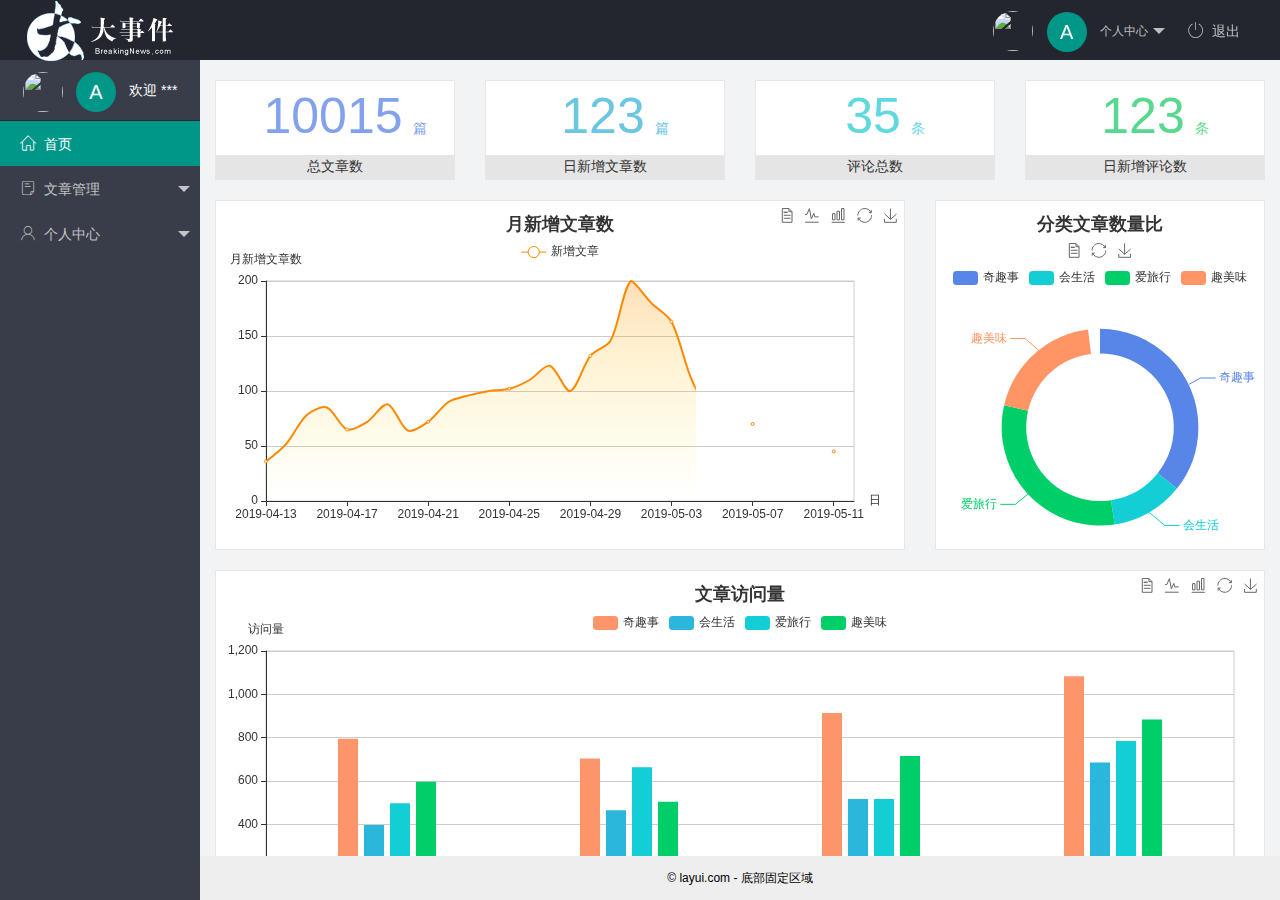
==== commit 86ab7185: "完成了用户信息部分功能" ====
--- a/index.html
+++ b/index.html
@@ -29,9 +29,9 @@
                         个人中心
                     </a>
                     <dl class="layui-nav-child">
-                        <dd><a href="">基本资料</a></dd>
-                        <dd><a href="">更换头像</a></dd>
-                        <dd><a href="">重置密码</a></dd>
+                        <dd><a href="/user/user_info.html">基本资料</a></dd>
+                        <dd><a href="/user/user_avatar.html">更换头像</a></dd>
+                        <dd><a href="/user/user_pwd.html">重置密码</a></dd>
                     </dl>
                 </li>
                 <li class="layui-nav-item"><a href="javascript:;" id="exit"><span
@@ -70,13 +70,13 @@
                         <a href="javascript:;"><span class="iconfont icon-user"></span>个人中心</a>
                         <dl class="layui-nav-child">
                             <dd>
-                                <a href="javascript:;">基本资料</a>
+                                <a href="/user/user_info.html" target="fm">基本资料</a>
                             </dd>
                             <dd>
-                                <a href="javascript:;">更换头像</a>
+                                <a href="/user/user_avatar.html" target="fm">更换头像</a>
                             </dd>
                             <dd>
-                                <a href="javascript:;">重置密码</a>
+                                <a href="/user/user_pwd.html" target="fm">重置密码</a>
                             </dd>
                         </dl>
                     </li>
